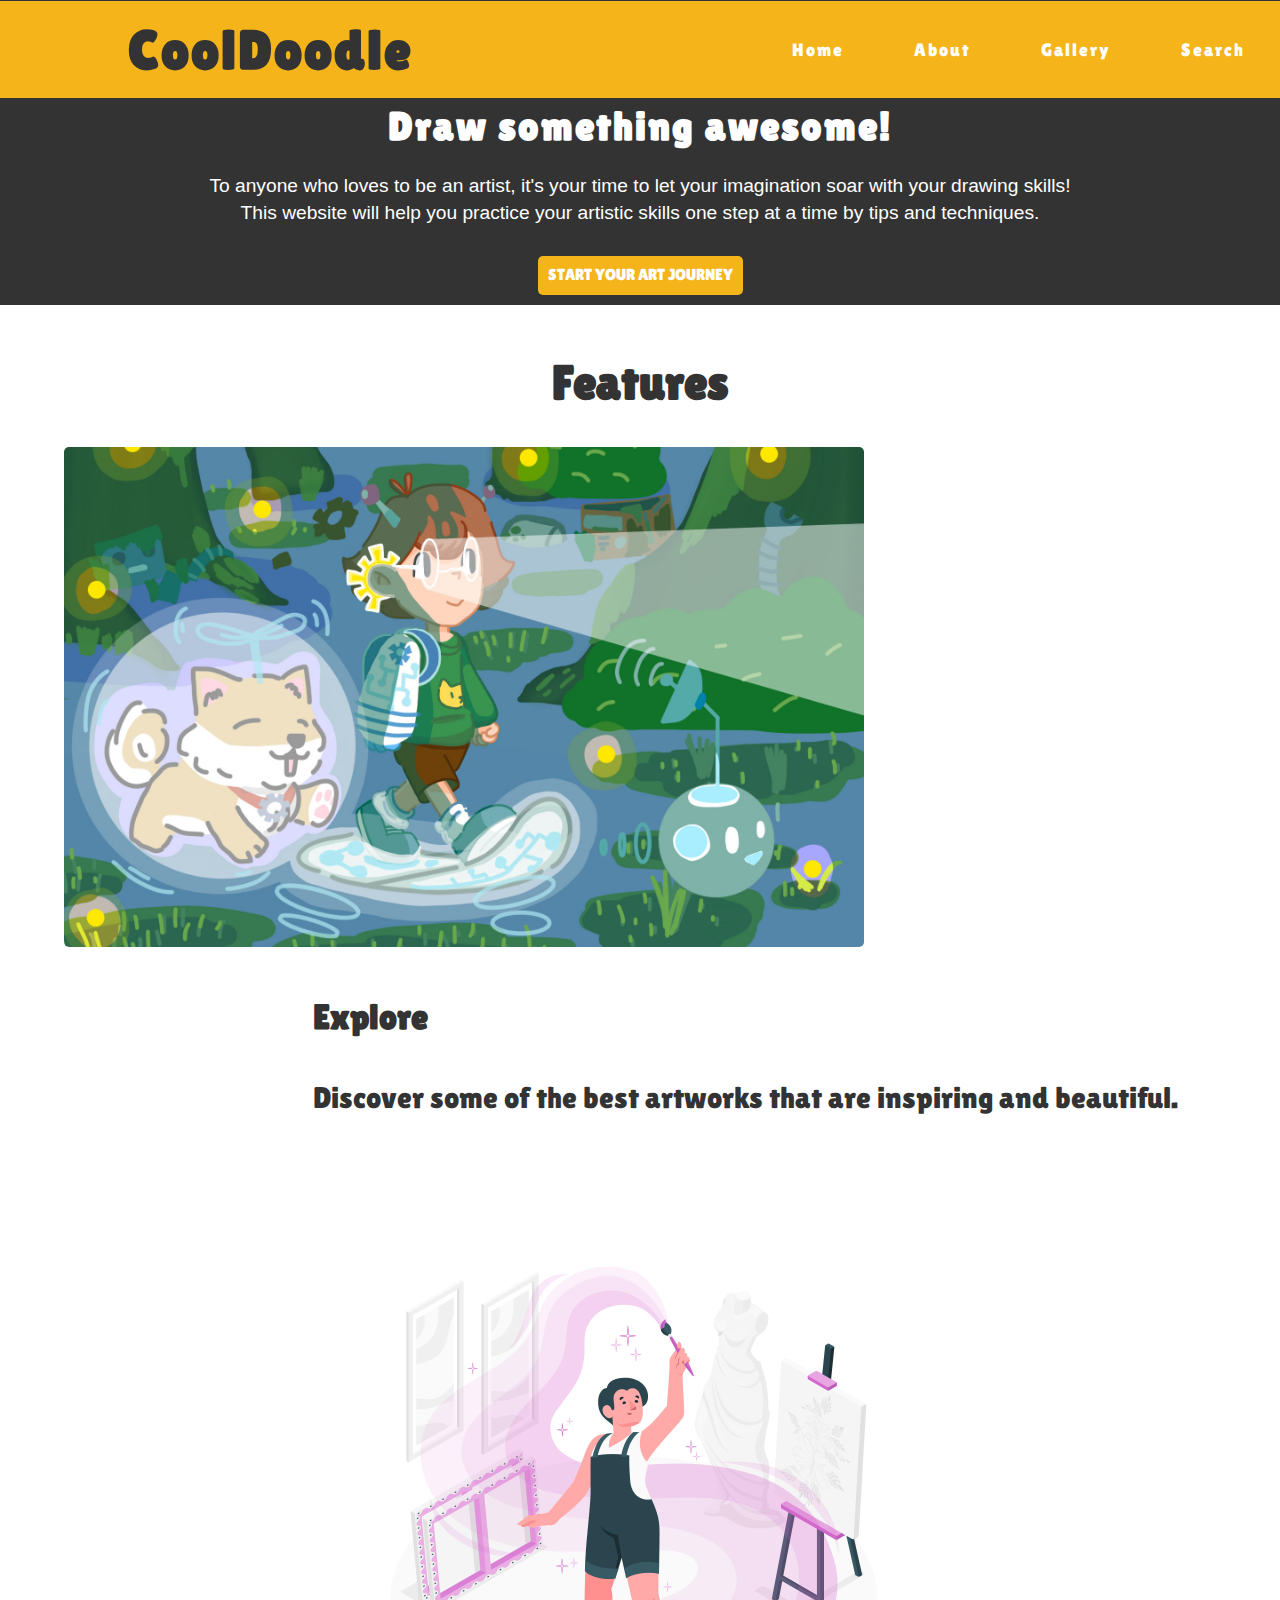
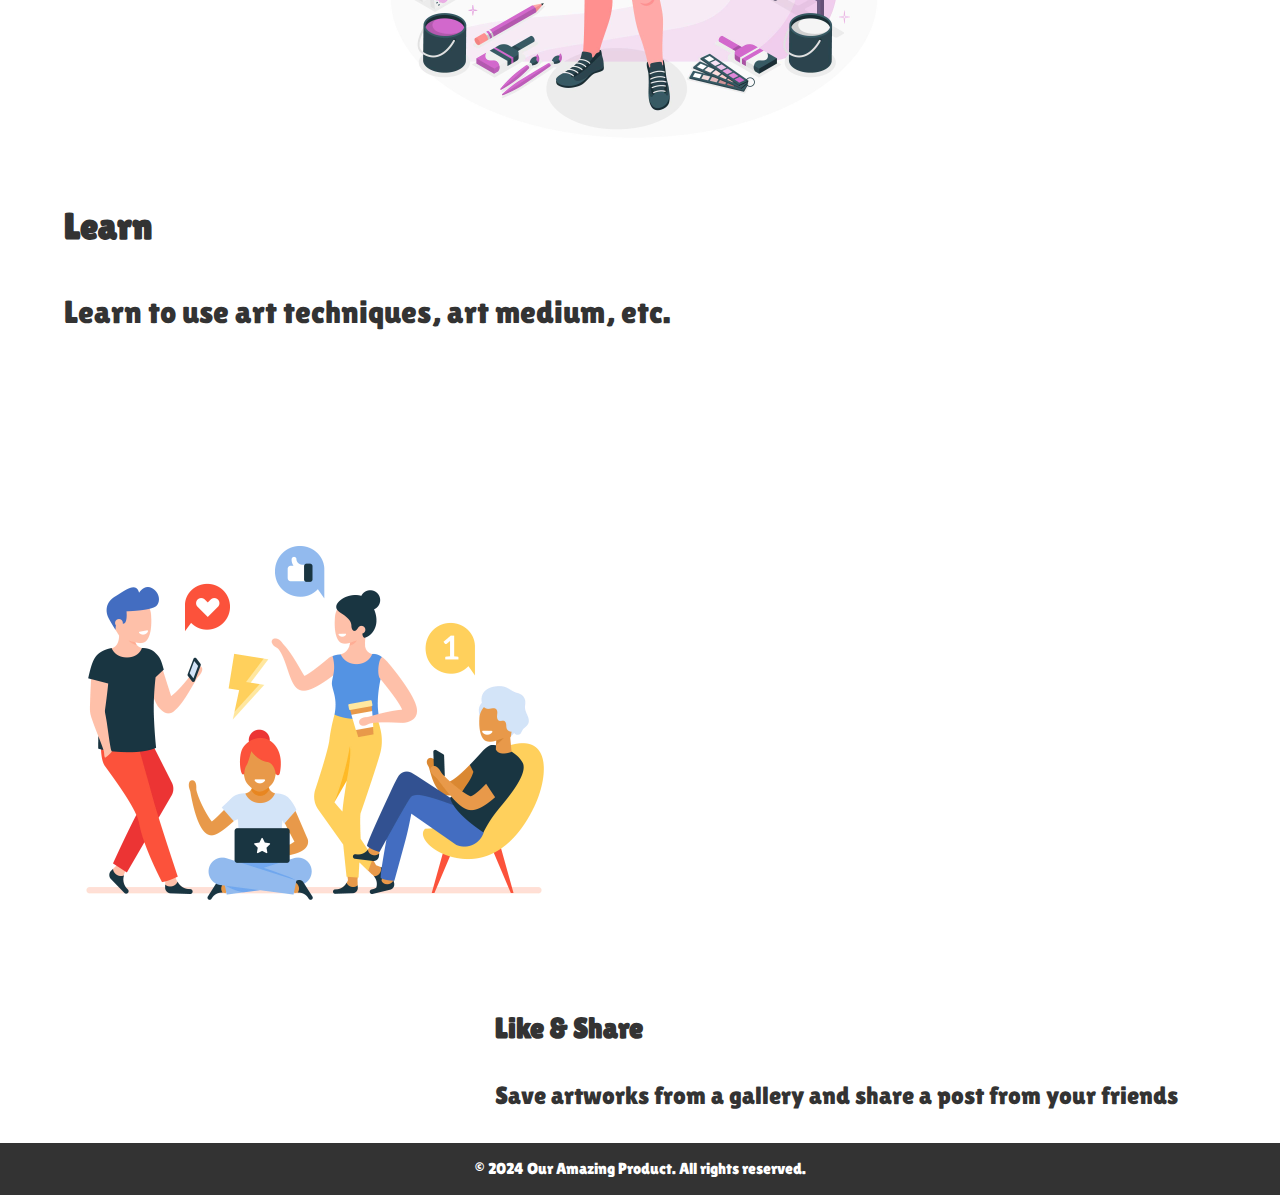
==== pages/1st feature/index.html @ 8105659c "updated index.html & style.css" ====
<!DOCTYPE html>
<html lang="en">
<head>
    <meta charset="UTF-8">
    <meta name="viewport" content="width=device-width, initial-scale=1.0">
    <title>Feature 1</title>
    <link rel="stylesheet" href="assets/css/style.css">
</head>
<body>
    <header>
        <div class="navigate">
        <div class="row">
            <nav class="buttons">
                <h1>CoolDoodle</h1>
                <ul>
                <li><a href="#">Home</a></li>
                <li><a href="#">About</a></li>
                <li><a href="#">Gallery</a></li>
                <li><a href="#">Search</a></li>
            </ul>
            </nav>
        </div>
    </div>
        <div class="container">
            <h1>Draw something awesome!</h1>
            <p>To anyone who loves to be an artist, it's your time to let your
                imagination soar with your drawing skills!<br> This website will help you practice
            your artistic skills one step at a time by tips and techniques.</p>
            <a href="#features" class="btn">Start your art journey</a>
        </div>
    </header>

    <section id="features" class="features-section">
        <div class="container2">
            <h2>Features</h2>
            <div class="apple">
                <img src="..//1st feature/assets/img/Boy.jpg" alt="Feature 1">
                <div class="info">
                    <h3>Explore</h3>
                    <p>Discover some of the best artworks that are inspiring and beautiful.

                    </p>
                </div>
            </div>
            <div class="tangerine">
                <img src="..//1st feature/assets/img/paint.jpg" alt="Feature 2">
                <div class="info2">
                    <h3>Learn</h3>
                    <p>Learn to use art techniques, art medium, etc.</p>
                </div>
            </div>
            <div class="lemon">
                <img src="..//1st feature/assets/img/Share.jpg" alt="Feature 3">
                <div class="info3">
                    <h3>Like & Share</h3>
                    <p>Save artworks from a gallery and share a post from your friends </p>
                </div>
            </div>
        </div>
    </section>

    <footer>
        <div class="container">
            <p>&copy; 2024 Our Amazing Product. All rights reserved.</p>
        </div>
    </footer>
</body>
</html>
---- pages/1st feature/assets/css/style.css ----
/* styles.css */
@import url('https://fonts.googleapis.com/css2?family=Lilita+One&display=swap');
/*{outline: auto}*/
body, html {
    margin: 0;
    padding: 0;
    font-family: Lilita One;
    color: #333;
    line-height: 1.4;
}

.navigate{
    background: #f4b41a;
}
.row{
    width: 100%
}
.buttons h1{
    font-size: 55px;
    margin-left: 10%;
    color: #333;

}
.buttons{
    width: 100%;
    letter-spacing: 2px;
    justify-content: space-between;
    position: relative;
    align-items: center;
    padding: 10px 0;
    z-index: 1;
    display: flex;
}

.buttons li{
    padding: 0 25px;
    list-style: none;
    font-weight: 100;
}

.buttons ul {
    display: flex;
    justify-content: center;
    align-items: center;
}
.buttons ul li a{
    text-decoration: none;
    color: white;
    font-size: 18px;
    padding: 3px 10px;
    border-radius: 30px;
}

h2{
    font-size: 30px;
}
.buttons ul li a:hover{
    background-color: #333;
    transition: ease 0.1s;
}

.container {
    width: 100%;
    margin: auto;
    overflow: hidden;
}

header {
    background: #333;
    color: #fff;
    padding: 1px 0;
    padding-bottom: 10px;
    text-align: center;
}

header h1 {
    margin: 0;
    font-size: 2.5rem;
    letter-spacing: 2px;
}

header p {
    font-size: 1.2rem;
    font-family: 'Gill Sans', 'Gill Sans MT', Calibri, 'Trebuchet MS', sans-serif;
}

header .btn {
    display: inline-block;
    text-transform: uppercase;
    margin-top: 10px;
    padding: 8px 10px;
    background: #f4b41a;
    color: #fff;
    text-decoration: none;
    border-radius: 5px;
    transition: white 0.3s ease;
}

header .btn:hover {
    background: #d29d0b;
}
.container2{
    display: grid;
}
.features-section {
    background: #ffffff;
    padding: 5px 0;
}

.features-section h2 {
    text-align: center;
    margin-bottom: 30px;
    font-size: 3rem;
}

.feature {
    display: flex;
    margin-bottom: 10px;
    background: #fff;
    padding: 5px;
    border-radius: 5px;
    box-shadow: 0 0 10px rgba(0, 0, 0, 0.1);
}
.apple{
    font-size: 30px;
}
.apple img {
    width: 800px;
    height: 500px;
    size-adjust: 5%;
    object-fit: cover;
    border-radius: 5px;
    margin-left: 5%;
}
.tangerine{
    margin-top: 8%;
    font-size: 2rem;
}
.tangerine img {
    width: 500px;
    height: 500px;
    object-fit: cover;
    border-radius: 5px;
    margin-left: 30%;
}
.lemon{font-size: 25px;
margin-top: 8%;}
.lemon img {
    width: 500px;
    height: 500px;
    object-fit: cover;
    border-radius: 5px;
    margin-left: 5%;
}
.info {
    margin-right: 8%;
    float: right;
}
.info2 {
    margin-left: 5%;
    float: left;
    align-content: center;

}
.info3 {
    float: right;
    margin-right: 8%;
}

.feature-info h3 {
    margin-top: 0;
    font-size: 3rem;
}

.feature-info p {
    margin: 10px 0;
    font-size: 2rem;
}

footer {
    background: #333;
    color: #fff;
    text-align: center;
    padding: 15px 0;
}
footer p {
    margin: 0;
}
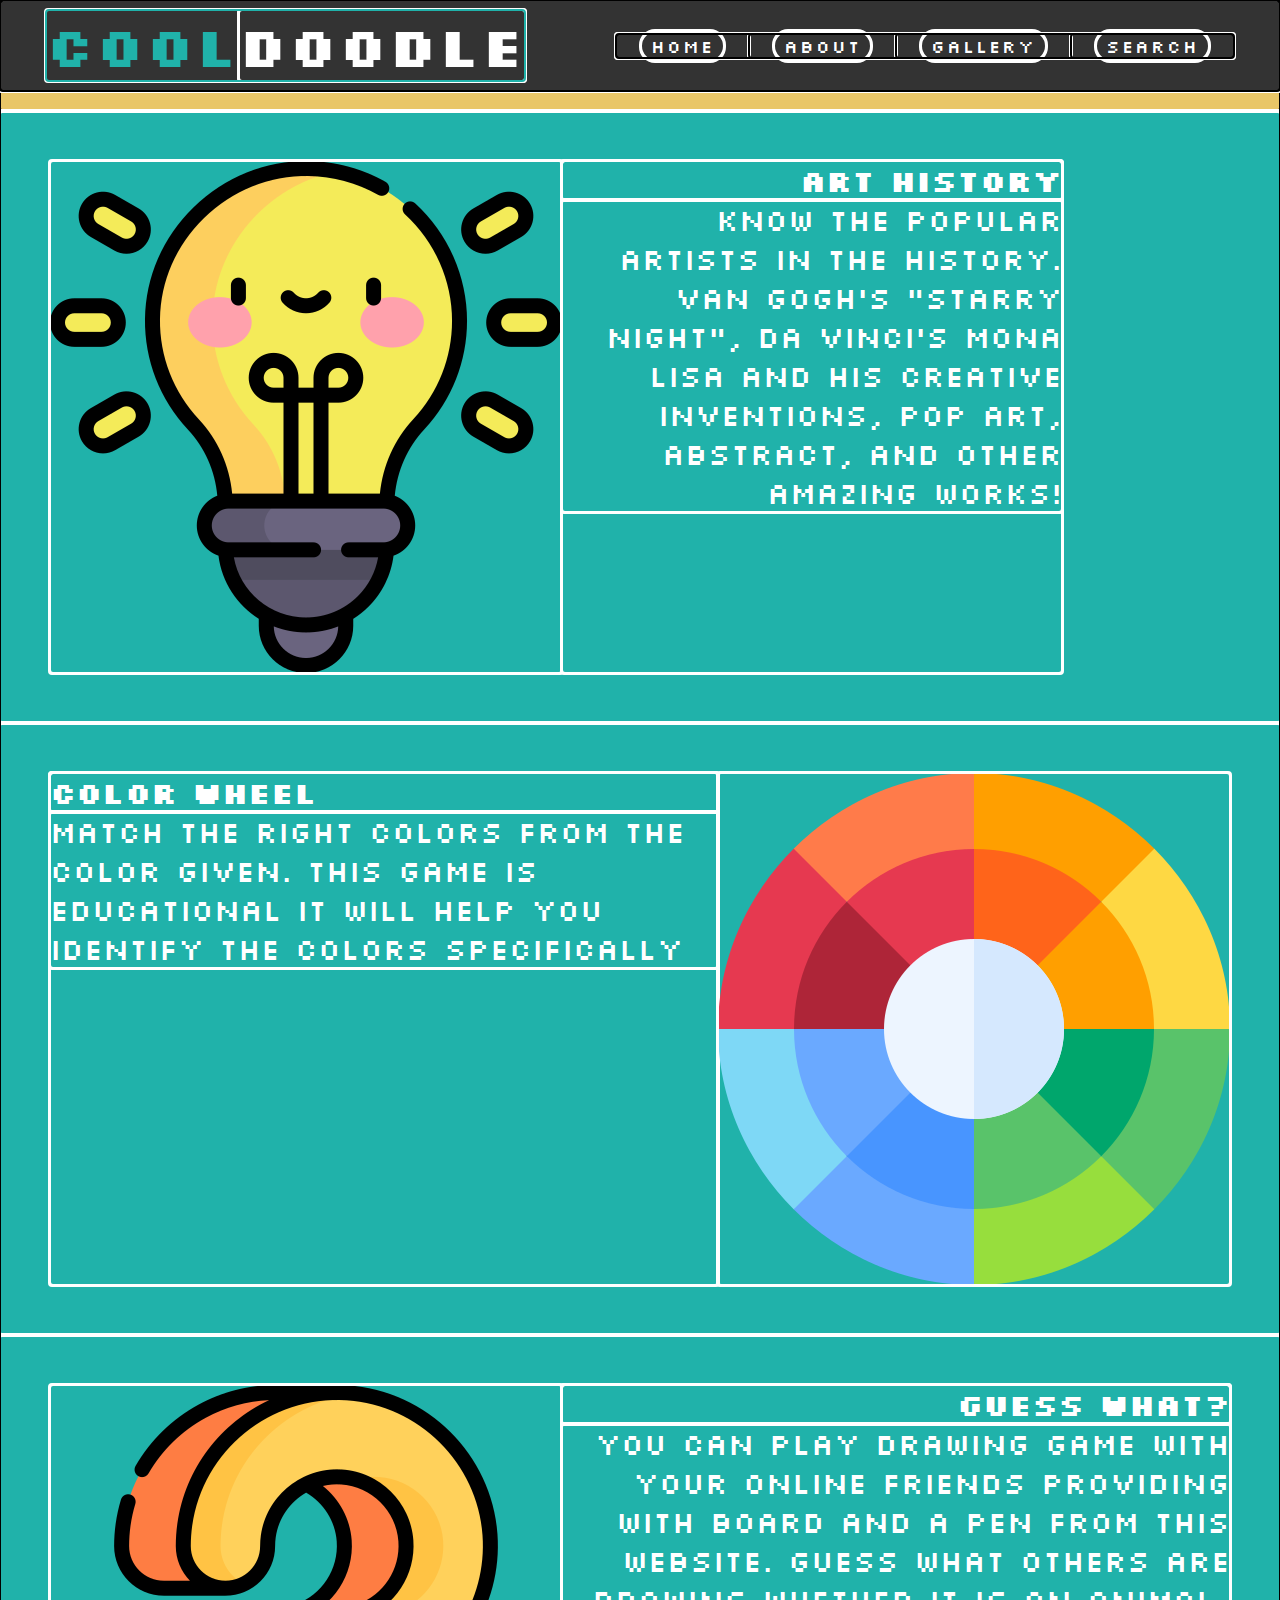
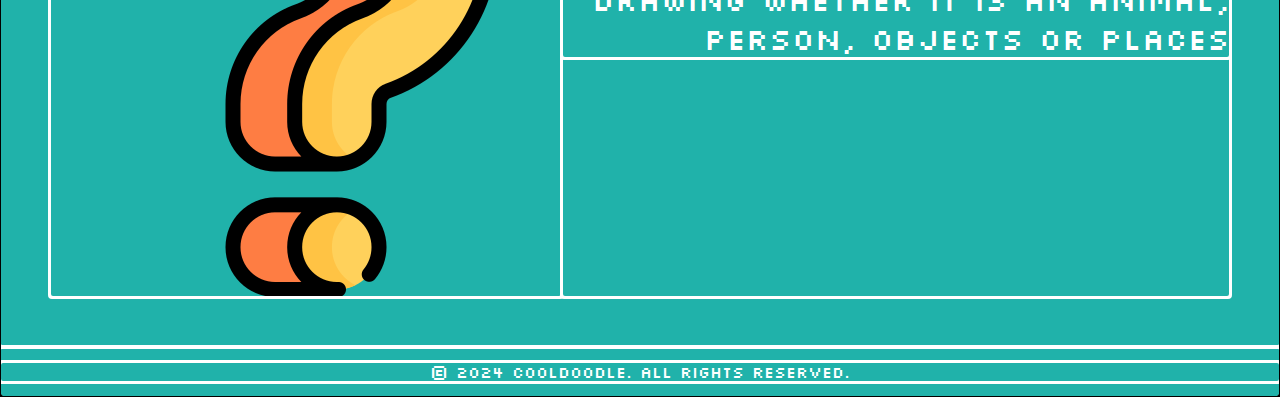
==== commit a185b26a: "feat: designed feature pages" ====
--- a/pages/1st feature/index.html
+++ b/pages/1st feature/index.html
@@ -11,7 +11,7 @@
         <div class="navigate">
         <div class="row">
             <nav class="buttons">
-                <h1>CoolDoodle</h1>
+                <h1>Cool<span>Doodle</span></h1>
                 <ul>
                 <li><a href="#">Home</a></li>
                 <li><a href="#">About</a></li>
@@ -21,48 +21,43 @@
             </nav>
         </div>
     </div>
-        <div class="container">
-            <h1>Draw something awesome!</h1>
-            <p>To anyone who loves to be an artist, it's your time to let your
-                imagination soar with your drawing skills!<br> This website will help you practice
-            your artistic skills one step at a time by tips and techniques.</p>
-            <a href="#features" class="btn">Start your art journey</a>
+
+    <section class="container">
+        <div class="row1">
+            <img src="..//1st feature/assets/img/idea_5641129.png" alt="yep">
+            <div class="beer">
+                <h2>Art History</h2>
+                <p>Know the popular artists in the history. Van Gogh's "Starry Night",
+                     Da Vinci's Mona Lisa and his creative inventions, Pop art, Abstract,
+                    and other amazing works! </p>
+            </div>
         </div>
-    </header>
 
-    <section id="features" class="features-section">
-        <div class="container2">
-            <h2>Features</h2>
-            <div class="apple">
-                <img src="..//1st feature/assets/img/Boy.jpg" alt="Feature 1">
-                <div class="info">
-                    <h3>Explore</h3>
-                    <p>Discover some of the best artworks that are inspiring and beautiful.
+        <div class="row2">
+            <img src="..//1st feature/assets/img/color wheel.png" alt="yep">
+            <div class="whiskey">
+                <h2>Color Wheel</h2>
+                <p>Match the right colors from the color given. This game is educational it will help you identify the colors
+                    specifically
+                </p>
+            </div>
+        </div>
 
-                    </p>
-                </div>
-            </div>
-            <div class="tangerine">
-                <img src="..//1st feature/assets/img/paint.jpg" alt="Feature 2">
-                <div class="info2">
-                    <h3>Learn</h3>
-                    <p>Learn to use art techniques, art medium, etc.</p>
-                </div>
-            </div>
-            <div class="lemon">
-                <img src="..//1st feature/assets/img/Share.jpg" alt="Feature 3">
-                <div class="info3">
-                    <h3>Like & Share</h3>
-                    <p>Save artworks from a gallery and share a post from your friends </p>
-                </div>
+        <div class="row3">
+            <img src="..//1st feature/assets/img/why.png" alt="yep">
+            <div class="wine">
+                <h2>Guess What?</h2>
+                <p>You can play drawing game with your online friends providing with board and a pen from this website. 
+                    Guess what others are drawing whether it is an animal, person, objects or places</p>
             </div>
         </div>
     </section>
 
-    <footer>
-        <div class="container">
-            <p>&copy; 2024 Our Amazing Product. All rights reserved.</p>
-        </div>
+
+
+    <footer class="footer">
+        <p>&copy; 2024 CoolDoodle. All rights reserved.</p>
     </footer>
+    </header>
 </body>
 </html>--- a/pages/1st feature/assets/css/style.css
+++ b/pages/1st feature/assets/css/style.css
@@ -1,30 +1,32 @@
-/* styles.css */
-@import url('https://fonts.googleapis.com/css2?family=Lilita+One&display=swap');
-/*{outline: auto}*/
-body, html {
+@import url('https://fonts.googleapis.com/css2?family=Silkscreen&display=swap');
+*{
     margin: 0;
     padding: 0;
-    font-family: Lilita One;
-    color: #333;
-    line-height: 1.4;
+    box-sizing: border-box;
+    font-family: Silkscreen;
+    font-weight: 36pxs;
+    outline: auto;
 }
 
 .navigate{
-    background: #f4b41a;
+    background: #333;
+    border-bottom: 20px solid #e9c667;
 }
 .row{
     width: 100%
 }
+span{
+    color: white;
+}
 .buttons h1{
     font-size: 55px;
-    margin-left: 10%;
-    color: #333;
+    color: lightseagreen;
 
 }
 .buttons{
     width: 100%;
     letter-spacing: 2px;
-    justify-content: space-between;
+    justify-content: space-around;
     position: relative;
     align-items: center;
     padding: 10px 0;
@@ -55,130 +57,12 @@
     font-size: 30px;
 }
 .buttons ul li a:hover{
-    background-color: #333;
+    background-color: lightseagreen;
     transition: ease 0.1s;
 }
 
-.container {
-    width: 100%;
-    margin: auto;
-    overflow: hidden;
-}
-
-header {
-    background: #333;
-    color: #fff;
-    padding: 1px 0;
-    padding-bottom: 10px;
-    text-align: center;
-}
-
-header h1 {
-    margin: 0;
-    font-size: 2.5rem;
-    letter-spacing: 2px;
-}
-
-header p {
-    font-size: 1.2rem;
-    font-family: 'Gill Sans', 'Gill Sans MT', Calibri, 'Trebuchet MS', sans-serif;
-}
-
-header .btn {
-    display: inline-block;
-    text-transform: uppercase;
-    margin-top: 10px;
-    padding: 8px 10px;
-    background: #f4b41a;
-    color: #fff;
-    text-decoration: none;
-    border-radius: 5px;
-    transition: white 0.3s ease;
-}
-
-header .btn:hover {
-    background: #d29d0b;
-}
-.container2{
-    display: grid;
-}
-.features-section {
-    background: #ffffff;
-    padding: 5px 0;
-}
-
-.features-section h2 {
-    text-align: center;
-    margin-bottom: 30px;
-    font-size: 3rem;
-}
-
-.feature {
-    display: flex;
-    margin-bottom: 10px;
-    background: #fff;
-    padding: 5px;
-    border-radius: 5px;
-    box-shadow: 0 0 10px rgba(0, 0, 0, 0.1);
-}
-.apple{
-    font-size: 30px;
-}
-.apple img {
-    width: 800px;
-    height: 500px;
-    size-adjust: 5%;
-    object-fit: cover;
-    border-radius: 5px;
-    margin-left: 5%;
-}
-.tangerine{
-    margin-top: 8%;
-    font-size: 2rem;
-}
-.tangerine img {
-    width: 500px;
-    height: 500px;
-    object-fit: cover;
-    border-radius: 5px;
-    margin-left: 30%;
-}
-.lemon{font-size: 25px;
-margin-top: 8%;}
-.lemon img {
-    width: 500px;
-    height: 500px;
-    object-fit: cover;
-    border-radius: 5px;
-    margin-left: 5%;
-}
-.info {
-    margin-right: 8%;
-    float: right;
-}
-.info2 {
-    margin-left: 5%;
-    float: left;
-    align-content: center;
-
-}
-.info3 {
-    float: right;
-    margin-right: 8%;
-}
-
-.feature-info h3 {
-    margin-top: 0;
-    font-size: 3rem;
-}
-
-.feature-info p {
-    margin: 10px 0;
-    font-size: 2rem;
-}
-
 footer {
-    background: #333;
+    background: lightseagreen;
     color: #fff;
     text-align: center;
     padding: 15px 0;
@@ -186,3 +70,43 @@
 footer p {
     margin: 0;
 }
+
+.container{
+    background-color: lightseagreen;
+    color: white;
+}
+.row1{
+    display: flex;
+    flex-direction:row;
+    padding: 50px;
+}
+.beer{
+    background-color: lightseagreen;
+    max-width: 500px;
+    font-size: 30px;
+    text-align: right;
+}
+
+.row2{
+    display: flex;
+    flex-direction:row-reverse;
+    padding: 50px;
+}
+.whiskey {
+    background-color:lightseagreen;
+    max-width: 700px;
+    font-size: 30px;
+}
+
+.row3{
+    display: flex;
+    flex-direction:row;
+    padding: 50px;
+}
+.wine{
+    background-color: lightseagreen;
+    max-width: 1000px;
+    font-size: 30px;
+    text-align: right;
+}
+
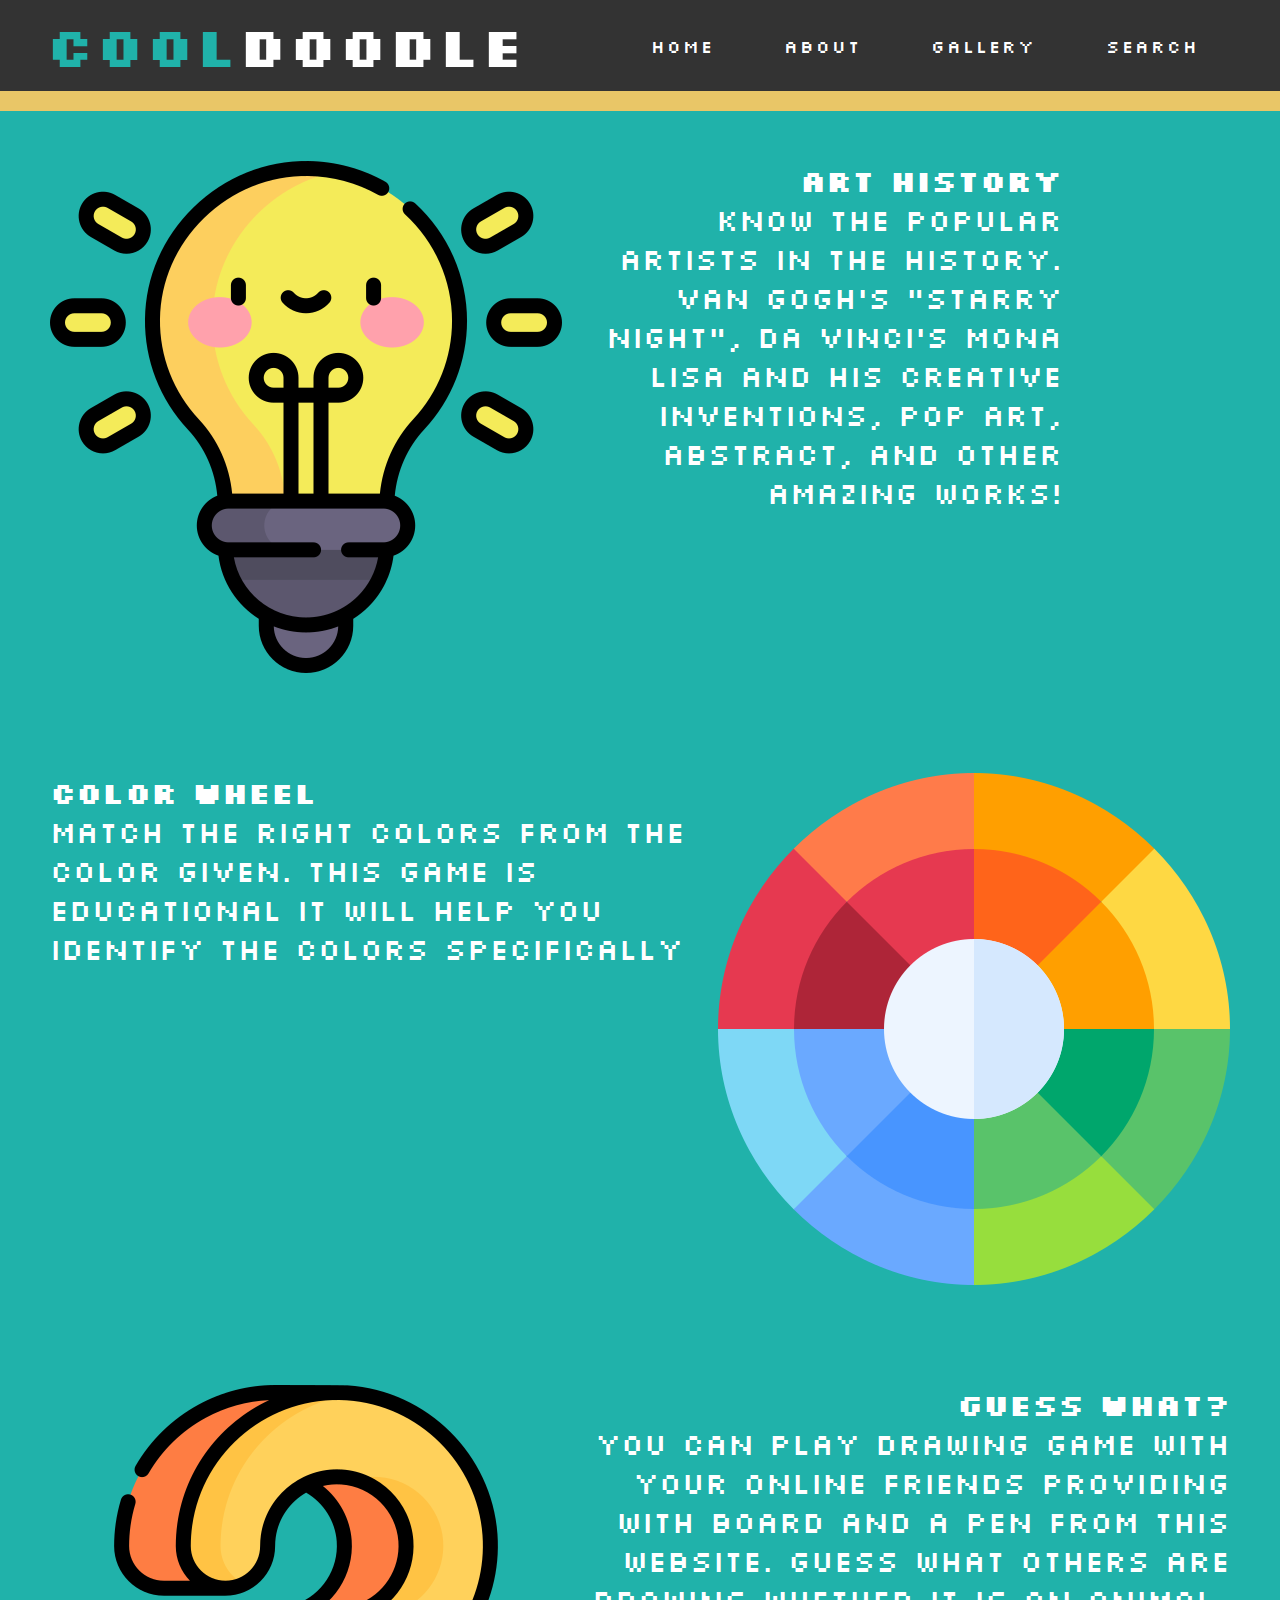
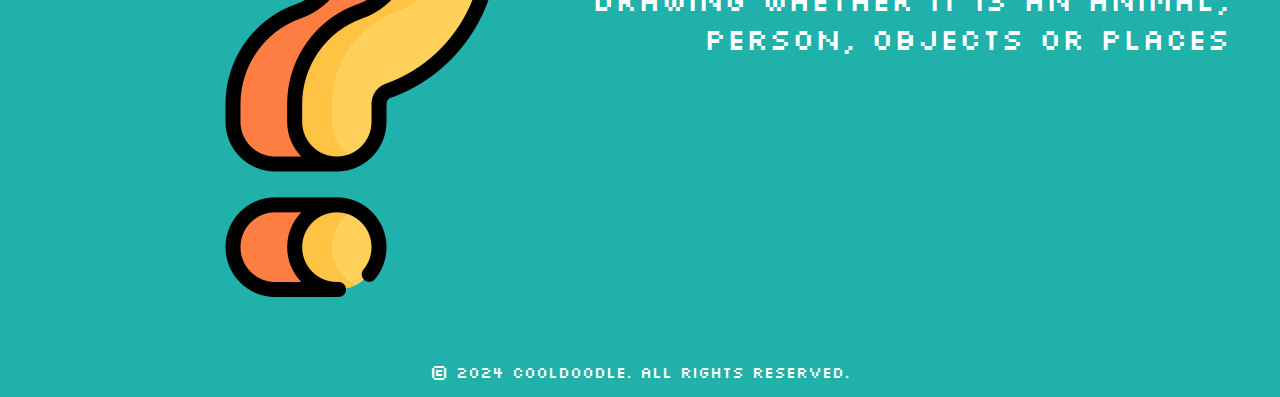
==== commit 98f8b2dd: "fix: all pages linked to home page" ====
--- a/pages/1st feature/index.html
+++ b/pages/1st feature/index.html
@@ -13,7 +13,7 @@
             <nav class="buttons">
                 <h1>Cool<span>Doodle</span></h1>
                 <ul>
-                <li><a href="#">Home</a></li>
+                <li><a href="/WD-Seatwork_4/index.html">Home</a></li>
                 <li><a href="#">About</a></li>
                 <li><a href="#">Gallery</a></li>
                 <li><a href="#">Search</a></li>
--- a/pages/1st feature/assets/css/style.css
+++ b/pages/1st feature/assets/css/style.css
@@ -5,7 +5,7 @@
     box-sizing: border-box;
     font-family: Silkscreen;
     font-weight: 36pxs;
-    outline: auto;
+    outline: none;
 }
 
 .navigate{
